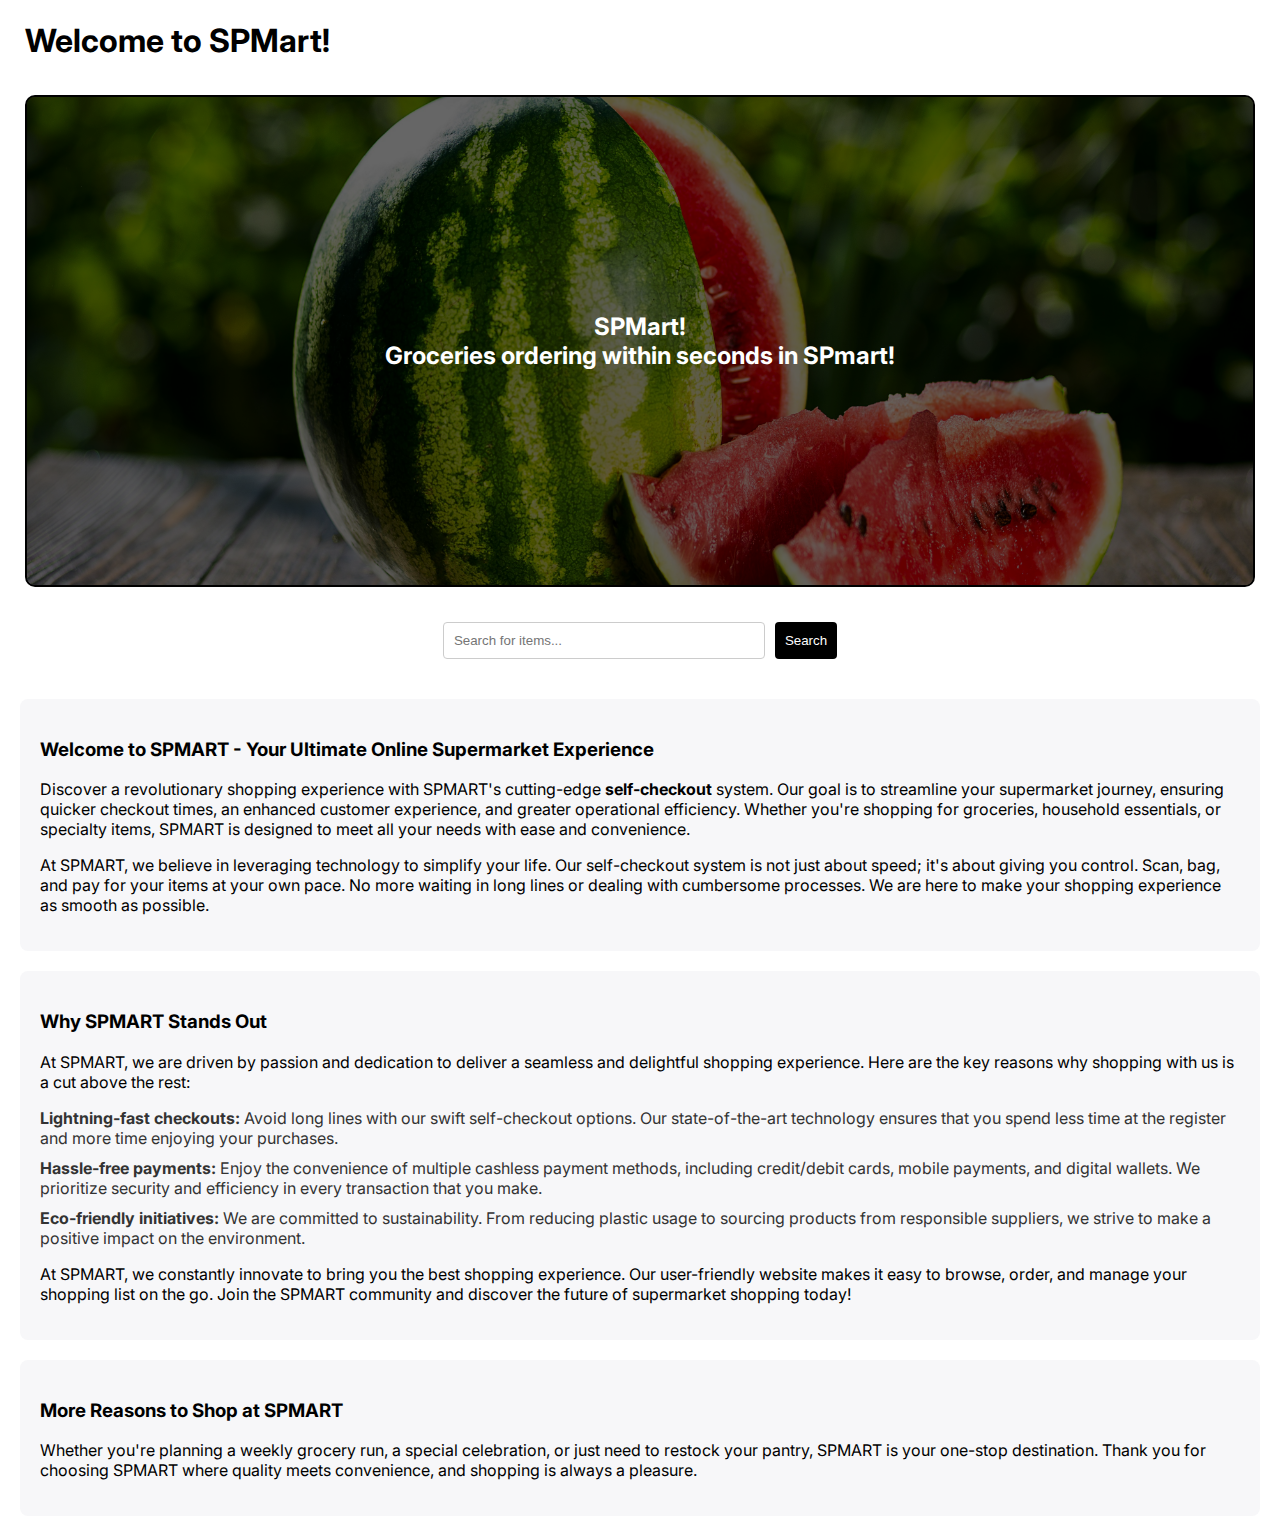
==== Website/index.html @ c12427da "fixed naming and moved images" ====
<!DOCTYPE html>
<html lang="en">
<head>
    <meta charset="UTF-8">
    <meta name="viewport" content="width=device-width, initial-scale=1.0">
    <title>Shopping Website</title>
    <link rel="stylesheet" href="index.css">
    <link rel="stylesheet" href="productstyles.css">
    <link rel="stylesheet" href="https://cdnjs.cloudflare.com/ajax/libs/font-awesome/6.5.2/css/all.min.css" integrity="sha512-SnH5WK+bZxgPHs44uWIX+LLJAJ9/2PkPKZ5QiAj6Ta86w+fsb2TkcmfRyVX3pBnMFcV7oQPJkl9QevSCWr3W6A==" crossorigin="anonymous" referrerpolicy="no-referrer" />
</head>
<body>
    <header>
        <div class="header-container">
            <h1>    Welcome to SPMart!</h1>
            <div id="icons">
                <i class="fa-solid fa-cart-shopping" id="cart-icon"></i>
            </div>
        </div>
    </header>
    <header>
        <div class="spmart-box">
            <h2>
                <div id="innertext">
                SPMart!<br>
                Groceries ordering within seconds in SPmart!
                </div>
            </h2>
        </div>
    </header>
    
    <div id="search-container">
        <input type="text" id="search-bar" placeholder="Search for items...">
        <button onclick="searchItems()">Search</button>
    </div>

    <div id="items-container">
    </div>

    <section id="about">
        <h3>Welcome to SPMART - Your Ultimate Online Supermarket Experience</h3>
        <p>
            Discover a revolutionary shopping experience with SPMART's cutting-edge <b>self-checkout</b> system. Our goal is to streamline your supermarket journey, ensuring quicker checkout times, an enhanced customer experience, and greater operational efficiency. Whether you're shopping for groceries, household essentials, or specialty items, SPMART is designed to meet all your needs with ease and convenience.
        </p>
        <p>
            At SPMART, we believe in leveraging technology to simplify your life. Our self-checkout system is not just about speed; it's about giving you control. Scan, bag, and pay for your items at your own pace. No more waiting in long lines or dealing with cumbersome processes. We are here to make your shopping experience as smooth as possible.
        </p>
    </section>
    
    <section id="why-choose-us">
        <h3>Why SPMART Stands Out</h3>
        <p>
            At SPMART, we are driven by passion and dedication to deliver a seamless and delightful shopping experience. Here are the key reasons why shopping with us is a cut above the rest:
        </p>
        <ul>
            <li><b>Lightning-fast checkouts:</b> Avoid long lines with our swift self-checkout options. Our state-of-the-art technology ensures that you spend less time at the register and more time enjoying your purchases.</li>
            <li><b>Hassle-free payments:</b> Enjoy the convenience of multiple cashless payment methods, including credit/debit cards, mobile payments, and digital wallets. We prioritize security and efficiency in every transaction that you make.</li>
            <li><b>Eco-friendly initiatives:</b> We are committed to sustainability. From reducing plastic usage to sourcing products from responsible suppliers, we strive to make a positive impact on the environment.</li>
        </ul>
        <p>
            At SPMART, we constantly innovate to bring you the best shopping experience. Our user-friendly website makes it easy to browse, order, and manage your shopping list on the go. Join the SPMART community and discover the future of supermarket shopping today!
        </p>
    </section>
    
    <section id="additional-info">
        <h3>More Reasons to Shop at SPMART</h3>
        <p>
            Whether you're planning a weekly grocery run, a special celebration, or just need to restock your pantry, SPMART is your one-stop destination. Thank you for choosing SPMART where quality meets convenience, and shopping is always a pleasure.
        </p>
    </section>

    <script type="module" src="api.js"></script>
    <script type="module" src="index.js"></script>
</body>
</html>
---- Website/index.css ----
@import url('https://fonts.googleapis.com/css2?family=Inter:wght@100..900&display=swap');
body {
    margin: 0;
    padding: 0;
    background-color: #ffffff; /* White backgroun*/
    font-family: "Inter", sans-serif;
}

header {
    background-color: #ffffff; /* White */
    color: #ffffff; /* White text */
    padding: 10px 20px;
    position: relative;
}

.header-container {
    display: flex;
    justify-content: space-between;
    align-items: center; 
    height: 60px; 
}

.header-container h1 {
    margin: 0; 
    font-size: 2rem; 
    width: 800px;
    color: #000000; 
}

#cart-icon {
    font-size: 2rem;
    color: #000000; 
    margin-left: 0; /* Align cart to the far left */
}



.spmart-box h2 {
    color: #fff;           
    background-color: #ffffff; 
    border: 2px solid #000000;
    border-radius: 10px;       
    margin: 5px;          
    aspect-ratio: 2.5;            
    display: flex;
    align-items: center;
    justify-content: center;
    text-align: center;
    box-sizing: border-box;
    background-image: url("Images/shutterstock_583745164-1.jpg");
    background-position: center;
    background-repeat: no-repeat;
    background-size: cover;
    overflow: hidden; 
}
#innertext{
    width: 100%;
    height: 100%;
    display: flex;
    align-items: center;
    justify-content: center;
    background: #00000099;
}

#search-container {
    display: flex;
    justify-content: center;
    margin: 20px 0;
}

#search-bar {
    width: 300px;
    padding: 10px;
    border: 1px solid #cccccc;
    border-radius: 4px;
    background-color: #ffffff;
}

button {
    padding: 10px;
    margin-left: 10px;
    border: none;
    background-color: #000000; /* Soft green */
    color: white;
    cursor: pointer;
    border-radius: 4px;
}

button:hover {
    background-color: #000000; /* Darker green */
}




section {
    margin: 20px;
    background-color: #f7f7f9; /* White background */
    padding: 20px;
    border-radius: 8px;
}

ul {
    color: #333333; /* Dark grey text */
    list-style-type: none;
    padding: 0;
}

ul li {
    margin: 10px 0;
}

h1 {
    color: #333333; /* Dark grey text */
    background: #ffffff; /* White background */
    padding: 5px;
    width: 700px;
    text-align: left;
}

h3 {
    color: #000000; /* Soft blue text */
}
---- Website/productstyles.css ----
#items-container{
    display: flex;
    width: 100%;
    flex-wrap: wrap;
}
.item{
    flex: 1 0 25%;
    height: fit-content;
    width: fit-content;
    padding: 1vw;
}
.item img{
    object-fit: cover;
    width: 100%;
    /*
    height: calc(width);
    min-width: 20vw;
    min-height: 13vw; */
    aspect-ratio: 3/2;
    border-radius: 10px;
    display: block;
    overflow: hidden;
    margin: 0;
    transition: scale 0.5s;
    filter: brightness(70%);
}
.item p{
    margin: 5px;
    margin-left: 0;
}

.item:hover{
    cursor: pointer;
}
.item:hover > img{
    scale: 101%;
}
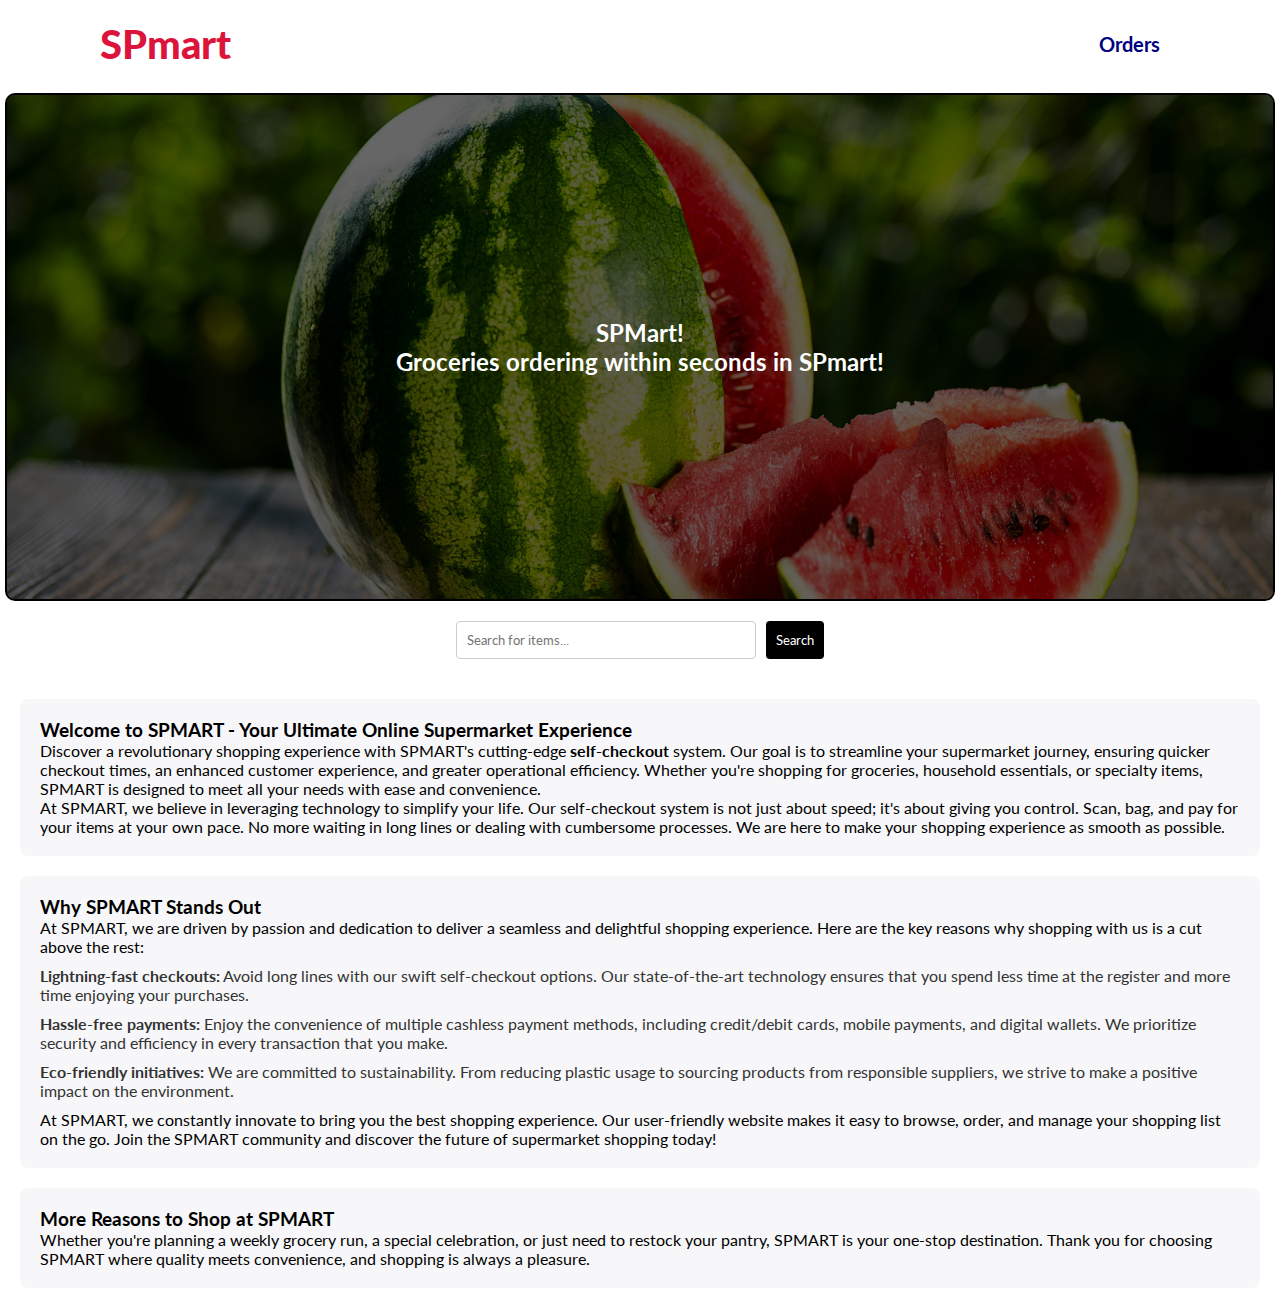
==== commit 8189c513: "late night bug fixes" ====
--- a/Website/index.html
+++ b/Website/index.html
@@ -9,13 +9,13 @@
     <link rel="stylesheet" href="https://cdnjs.cloudflare.com/ajax/libs/font-awesome/6.5.2/css/all.min.css" integrity="sha512-SnH5WK+bZxgPHs44uWIX+LLJAJ9/2PkPKZ5QiAj6Ta86w+fsb2TkcmfRyVX3pBnMFcV7oQPJkl9QevSCWr3W6A==" crossorigin="anonymous" referrerpolicy="no-referrer" />
 </head>
 <body>
-    <header>
-        <div class="header-container">
-            <h1>    Welcome to SPMart!</h1>
-            <div id="icons">
-                <i class="fa-solid fa-cart-shopping" id="cart-icon"></i>
-            </div>
-        </div>
+    <header class="header">
+        <a href="index.html" class="logo">SPmart</a>
+
+        <nav class="navbar">
+            <a href="orders.html">Orders</a>
+            <a href="cart.html"><i class="fas fa-shopping-cart"></i></a>
+        </nav>
     </header>
     <header>
         <div class="spmart-box">
--- a/Website/index.css
+++ b/Website/index.css
@@ -1,30 +1,61 @@
-@import url('https://fonts.googleapis.com/css2?family=Inter:wght@100..900&display=swap');
-body {
+
+@import url('https://fonts.googleapis.com/css2?family=Lato:ital,wght@0,100;0,300;0,400;0,700;0,900;1,100;1,300;1,400;1,700;1,900&display=swap');
+
+* {
     margin: 0;
     padding: 0;
-    background-color: #ffffff; /* White backgroun*/
-    font-family: "Inter", sans-serif;
+    box-sizing: border-box;
+    font-family:"Lato", sans-serif;
 }
 
-header {
-    background-color: #ffffff; /* White */
-    color: #ffffff; /* White text */
-    padding: 10px 20px;
-    position: relative;
+.header {
+    position: 0;
+    top: 0;
+    left: 0;
+    width: 100%;
+    padding: 20px 100px;
+    font-size: 20px;
+    display: flex;
+    justify-content: space-between;
+    align-items: center;
+    z-index: 100;
 }
 
-.header-container {
-    display: flex;
-    justify-content: space-between;
-    align-items: center; 
-    height: 60px; 
+.logo {
+    font-size: 40px;
+    text-decoration: none !important;
+    color: crimson;
+    font-weight: 900;
 }
 
-.header-container h1 {
-    margin: 0; 
-    font-size: 2rem; 
-    width: 800px;
-    color: #000000; 
+.navbar a {
+    color: navy;
+    position: relative;
+    font-size: 20px;
+    font-weight: 700;
+    text-decoration: none !important;
+    margin-left: 20px;
+}
+
+.navbar a:focus, .navbar a:active {
+    outline: none;
+    box-shadow: none;
+    border: none;
+}
+
+.navbar a::before {
+    content: '';
+    position: absolute;
+    top: 100%;
+    height: 2px;
+    width: 0;
+    left: 0;
+    background-color: navy;
+    transition: .2s;
+}
+
+.navbar a:hover::before {
+    width: 100%;
 }
 
 #cart-icon {
